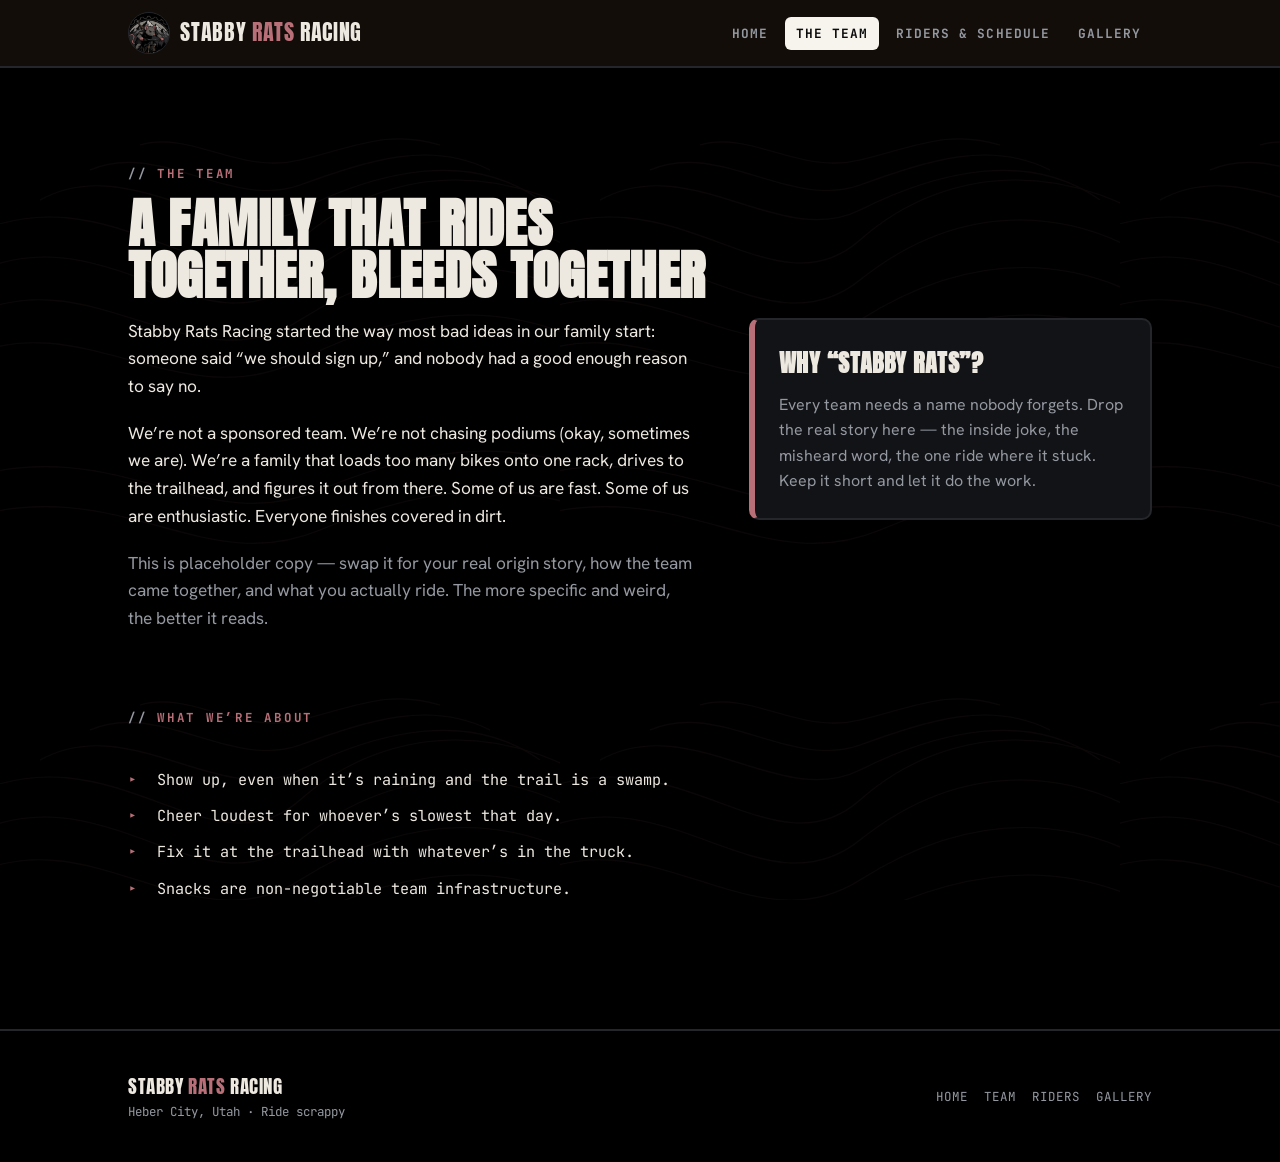
==== about.html @ b851499f "stabby-rats racing" ====
<!DOCTYPE html>
<html lang="en">
<head>
  <meta charset="UTF-8">
  <meta name="viewport" content="width=device-width, initial-scale=1.0">
  <title>The Team — Stabby Rats Racing</title>
  <meta name="description" content="The story behind Stabby Rats Racing, a family mountain biking team.">
  <link rel="icon" href="images/logo-badge.png">
  <link rel="stylesheet" href="styles.css">
</head>
<body>
  <a class="skip" href="#main">Skip to content</a>

  <header class="site-header">
    <div class="wrap nav">
      <a class="brand" href="index.html">
        <img class="mark" src="images/logo-badge.png" alt="">
        <span class="wordmark">Stabby <b>Rats</b> Racing</span>
      </a>
      <button class="nav-toggle" aria-expanded="false" aria-controls="nav-links">Menu</button>
      <ul class="nav-links" id="nav-links">
        <li><a href="index.html">Home</a></li>
        <li><a href="about.html" aria-current="page">The Team</a></li>
        <li><a href="riders.html">Riders &amp; Schedule</a></li>
        <li><a href="gallery.html">Gallery</a></li>
      </ul>
    </div>
  </header>

  <main id="main">
    <section class="section">
      <div class="wrap">
        <p class="eyebrow">The Team</p>
        <h1 class="section-title">A family that rides<br>together, bleeds together</h1>

        <div class="story-grid">
          <!-- ===== EDIT THIS: your real story goes here ===== -->
          <div class="prose">
            <p>Stabby Rats Racing started the way most bad ideas in our family start: someone said &ldquo;we should sign up,&rdquo; and nobody had a good enough reason to say no.</p>
            <p>We&rsquo;re not a sponsored team. We&rsquo;re not chasing podiums (okay, sometimes we are). We&rsquo;re a family that loads too many bikes onto one rack, drives to the trailhead, and figures it out from there. Some of us are fast. Some of us are enthusiastic. Everyone finishes covered in dirt.</p>
            <p class="muted">This is placeholder copy &mdash; swap it for your real origin story, how the team came together, and what you actually ride. The more specific and weird, the better it reads.</p>
          </div>

          <aside class="namebox">
            <h3>Why &ldquo;Stabby Rats&rdquo;?</h3>
            <p>Every team needs a name nobody forgets. Drop the real story here &mdash; the inside joke, the misheard word, the one ride where it stuck. Keep it short and let it do the work.</p>
          </aside>
        </div>

        <p class="eyebrow" style="margin-top:3.5rem">What we&rsquo;re about</p>
        <ul class="values">
          <li>Show up, even when it&rsquo;s raining and the trail is a swamp.</li>
          <li>Cheer loudest for whoever&rsquo;s slowest that day.</li>
          <li>Fix it at the trailhead with whatever&rsquo;s in the truck.</li>
          <li>Snacks are non-negotiable team infrastructure.</li>
        </ul>
      </div>
    </section>
  </main>

  <footer class="site-footer">
    <div class="wrap footer-grid">
      <div>
        <div class="wordmark">Stabby <b>Rats</b> Racing</div>
        <p>Heber City, Utah · Ride scrappy</p>
      </div>
      <ul class="footer-links">
        <li><a href="index.html">Home</a></li>
        <li><a href="about.html">Team</a></li>
        <li><a href="riders.html">Riders</a></li>
        <li><a href="gallery.html">Gallery</a></li>
      </ul>
    </div>
  </footer>

  <script src="main.js"></script>
</body>
</html>
---- styles.css ----
/* =========================================================
   STABBY RATS RACING — shared styles
   Design tokens: dirt & hazard. Signature: race number plates.
   ========================================================= */

@import url('https://fonts.googleapis.com/css2?family=Anton&family=Hanken+Grotesk:wght@400;500;600;700;800&family=JetBrains+Mono:wght@400;700&display=swap');

:root {
  /* color — matched to the Stabby Rats logo */
  --loam:    #000000;   /* base background — pure black, like the logo field */
  --bark:    #121316;   /* raised panels */
  --bark-2:  #24262B;   /* borders / lighter panel — steel charcoal */
  --bone:    #EDE8E0;   /* primary text — brushstroke white, softened */
  --bone-dim:#9498A0;   /* muted text — cool gray */
  --blaze:   #B86F78;   /* primary accent — dusty rose ("RACING") */
  --rose-deep:#8D565B;  /* true logo rose — borders & detail */
  --plate:   #F7F4EE;   /* plate / headline white — bright */
  --moss:    #5B5F66;   /* secondary — the rat's steel gray */
  --ink:     #0A0A0B;   /* near-black for text on light plates */

  /* type */
  --display: 'Anton', sans-serif;
  --body:    'Hanken Grotesk', system-ui, sans-serif;
  --mono:    'JetBrains Mono', ui-monospace, monospace;

  /* layout */
  --wrap: 1120px;
  --gutter: clamp(1.25rem, 4vw, 3rem);
}

/* ---------- reset-ish ---------- */
*, *::before, *::after { box-sizing: border-box; }
html { scroll-behavior: smooth; }
@media (prefers-reduced-motion: reduce) {
  html { scroll-behavior: auto; }
  *, *::before, *::after { animation: none !important; transition: none !important; }
}
body {
  margin: 0;
  font-family: var(--body);
  color: var(--bone);
  background-color: var(--loam);
  /* topographic contour lines — a faint trail map under everything */
  background-image: url("data:image/svg+xml,%3Csvg xmlns='http://www.w3.org/2000/svg' width='560' height='560' viewBox='0 0 560 560'%3E%3Cg fill='none' stroke='%23B86F78' stroke-width='1.1' opacity='0.06'%3E%3Cpath d='M-40 360 C 80 300 180 420 300 360 S 520 300 620 360'/%3E%3Cpath d='M-40 320 C 90 250 190 390 300 320 S 520 250 620 320'/%3E%3Cpath d='M-40 280 C 100 200 200 360 300 280 S 520 200 620 280'/%3E%3Cpath d='M-40 240 C 110 160 210 320 300 240 S 520 160 620 240'/%3E%3Cpath d='M40 200 C 130 150 220 250 300 210 S 470 150 540 200'/%3E%3Cpath d='M90 170 C 160 140 230 210 300 185 S 430 140 490 170'/%3E%3Cpath d='M140 145 C 190 130 240 175 300 160 S 390 130 440 145'/%3E%3Cpath d='M-40 480 C 120 430 200 540 320 490 S 520 440 620 480'/%3E%3Cpath d='M-40 520 C 120 470 200 580 320 530 S 520 480 620 520'/%3E%3C/g%3E%3C/svg%3E");
  background-attachment: fixed;
  line-height: 1.6;
  -webkit-font-smoothing: antialiased;
}

img { max-width: 100%; display: block; }
a { color: var(--blaze); text-decoration: none; }
a:hover { text-decoration: underline; }

.wrap { width: min(var(--wrap), 100%); margin-inline: auto; padding-inline: var(--gutter); }

/* ---------- skip link / a11y ---------- */
.skip {
  position: absolute; left: -999px; top: 0; z-index: 100;
  background: var(--plate); color: var(--ink); padding: .6rem 1rem;
  font-family: var(--mono); font-weight: 700;
}
.skip:focus { left: .5rem; top: .5rem; }
:focus-visible { outline: 3px solid var(--plate); outline-offset: 3px; }



/* =========================================================
   HEADER / NAV
   ========================================================= */
.site-header {
  position: sticky; top: 0; z-index: 50;
  background: rgba(21,16,11,.86);
  backdrop-filter: blur(8px);
  border-bottom: 2px solid var(--bark-2);
}
.nav {
  display: flex; align-items: center; justify-content: space-between;
  gap: 1rem; padding-block: .75rem;
}
.brand { display: flex; align-items: center; gap: .65rem; }
.brand:hover { text-decoration: none; }
.brand .mark { width: 42px; height: 42px; flex: none; border-radius: 50%; border: 1.5px solid var(--bark-2); }
.brand .wordmark {
  font-family: var(--display);
  font-size: 1.35rem;
  color: var(--bone);
  letter-spacing: .03em;
  text-transform: uppercase;
  line-height: 1;
}
.brand .wordmark b { color: var(--blaze); font-weight: 400; }

.nav-links { display: flex; gap: .35rem; align-items: center; list-style: none; margin: 0; padding: 0; }
.nav-links a {
  font-family: var(--mono); font-size: .8rem; font-weight: 700;
  text-transform: uppercase; letter-spacing: .08em;
  color: var(--bone-dim); padding: .5rem .7rem; border-radius: 6px;
}
.nav-links a:hover { color: var(--bone); background: var(--bark); text-decoration: none; }
.nav-links a[aria-current="page"] { color: var(--ink); background: var(--plate); }

.nav-toggle {
  display: none; background: var(--bark); color: var(--bone);
  border: 2px solid var(--bark-2); border-radius: 6px;
  font-family: var(--mono); font-weight: 700; font-size: .8rem;
  padding: .5rem .8rem; cursor: pointer; text-transform: uppercase; letter-spacing: .08em;
}

@media (max-width: 720px) {
  .nav-toggle { display: block; }
  .nav-links {
    position: absolute; top: 100%; left: 0; right: 0;
    flex-direction: column; align-items: stretch; gap: 0;
    background: var(--loam); border-bottom: 2px solid var(--bark-2);
    padding: .5rem var(--gutter) 1rem;
    display: none;
  }
  .nav-links.open { display: flex; }
  .nav-links a { padding: .85rem .7rem; border-radius: 6px; }
}

/* =========================================================
   GENERIC SECTION BITS
   ========================================================= */
.eyebrow {
  font-family: var(--mono); font-size: .78rem; font-weight: 700;
  text-transform: uppercase; letter-spacing: .22em; color: var(--blaze);
  margin: 0 0 .9rem;
}
.eyebrow::before { content: "// "; color: var(--bone-dim); }

.section { padding-block: clamp(3.5rem, 8vw, 6rem); }
.section-title {
  font-family: var(--display); text-transform: uppercase;
  font-size: clamp(2rem, 6vw, 3.4rem); line-height: .95;
  letter-spacing: .01em; margin: 0 0 1rem; color: var(--bone);
}
.lede { font-size: clamp(1.05rem, 2.2vw, 1.25rem); color: var(--bone-dim); max-width: 60ch; }

.btn {
  display: inline-flex; align-items: center; gap: .5rem;
  font-family: var(--mono); font-weight: 700; text-transform: uppercase;
  letter-spacing: .08em; font-size: .85rem;
  background: var(--blaze); color: var(--ink);
  padding: .85rem 1.3rem; border-radius: 8px; border: 2px solid var(--blaze);
}
.btn:hover { background: transparent; color: var(--blaze); text-decoration: none; }
.btn.ghost { background: transparent; color: var(--bone); border-color: var(--bark-2); }
.btn.ghost:hover { border-color: var(--blaze); color: var(--blaze); }

/* =========================================================
   HERO (home)
   ========================================================= */
.hero { position: relative; padding-block: clamp(4rem, 12vw, 8rem); overflow: hidden; }

/* logo-led hero — the real artwork is the centerpiece */
.visually-hidden {
  position: absolute; width: 1px; height: 1px; padding: 0; margin: -1px;
  overflow: hidden; clip: rect(0 0 0 0); white-space: nowrap; border: 0;
}
.hero--logo {
  text-align: center;
  padding-top: 0.10rem;
  padding-bottom: clamp(2.5rem, 7vw, 5rem);
}
.hero-inner { display: flex; flex-direction: column; align-items: center; }
.hero-logo-wrap { margin: 0; }
.hero-logo {
  width: min(560px, 86vw); height: auto; margin-inline: auto;
  filter: drop-shadow(0 14px 30px rgba(0,0,0,.6));
}
.hero--logo .tagline {
  font-size: clamp(1.1rem, 2.6vw, 1.45rem); color: var(--bone-dim);
  margin: 1.6rem auto 2rem; max-width: 44ch;
}
.hero--logo .cta-row { display: flex; flex-wrap: wrap; gap: .75rem; justify-content: center; }
.hero-meta {
  font-family: var(--mono); font-size: .76rem; text-transform: uppercase;
  letter-spacing: .14em; color: var(--bone-dim); margin-top: 2.25rem;
}
.hero-meta b { color: var(--blaze); font-weight: 700; }
.hero-plate {
  display: inline-flex; align-items: center; gap: .75rem;
  padding: .5rem 1rem; margin-bottom: 1.5rem;
}
.hero-plate .plate-num { font-size: 1.6rem; }
.hero-plate .label {
  font-family: var(--mono); font-size: .72rem; font-weight: 700;
  text-transform: uppercase; letter-spacing: .12em; text-align: left; line-height: 1.2;
}
.hero h1 {
  font-family: var(--display); text-transform: uppercase;
  font-size: clamp(3rem, 14vw, 9rem); line-height: .82;
  letter-spacing: .005em; margin: 0; color: var(--bone);
  text-shadow: 0 4px 0 rgba(0,0,0,.35);
}
.hero h1 .stab { color: var(--blaze); display: inline-block; transform: rotate(-3deg); }
.hero .tagline {
  font-size: clamp(1.1rem, 2.6vw, 1.5rem); color: var(--bone-dim);
  margin: 1.4rem 0 2rem; max-width: 48ch;
}
.hero .cta-row { display: flex; flex-wrap: wrap; gap: .75rem; }

/* highlight strip */
.highlights-band { border-block: 2px solid var(--bark-2); }
.highlights { display: grid; grid-template-columns: repeat(3, 1fr); }
.highlight { padding: 2rem clamp(1.25rem, 3vw, 2.5rem); }
.highlight:first-child { padding-left: 0; }
.highlight:last-child  { padding-right: 0; }
.highlight + .highlight { border-left: 1px solid var(--bark-2); }
.highlight .num { font-family: var(--display); font-size: 2.6rem; color: var(--plate); line-height: 1; }
.highlight .cap { font-family: var(--mono); font-size: .78rem; text-transform: uppercase; letter-spacing: .1em; color: var(--bone-dim); margin-top: .4rem; }
@media (max-width: 640px) {
  .highlights { grid-template-columns: 1fr; }
  .highlight { padding: 1.6rem 0 !important; }
  .highlight + .highlight { border-left: none; border-top: 1px solid var(--bark-2); }
}

/* feature cards on home */
.cards { display: grid; grid-template-columns: repeat(auto-fit, minmax(240px,1fr)); gap: 1.5rem; margin-top: 2.5rem; }
.card {
  background: var(--bark); border: 2px solid var(--bark-2); border-radius: 12px;
  padding: 1.6rem; transition: transform .2s ease, border-color .2s ease;
}
.card:hover { transform: translateY(-4px); border-color: var(--blaze); }
.card h3 { font-family: var(--display); text-transform: uppercase; font-size: 1.4rem; margin: .25rem 0 .5rem; letter-spacing: .02em; }
.card p { color: var(--bone-dim); margin: 0 0 1rem; }
.card .more { font-family: var(--mono); font-size: .8rem; font-weight: 700; text-transform: uppercase; letter-spacing: .08em; }

/* =========================================================
   ABOUT
   ========================================================= */
.prose { max-width: 65ch; }
.prose p { font-size: 1.08rem; color: var(--bone); margin: 0 0 1.2rem; }
.prose p.muted { color: var(--bone-dim); }
.story-grid { display: grid; grid-template-columns: 1.4fr 1fr; gap: clamp(1.5rem,5vw,3.5rem); align-items: start; }
@media (max-width: 820px) { .story-grid { grid-template-columns: 1fr; } }

.namebox {
  background: var(--bark); border: 2px solid var(--bark-2); border-left: 6px solid var(--blaze);
  border-radius: 10px; padding: 1.5rem;
}
.namebox h3 { font-family: var(--display); text-transform: uppercase; margin: 0 0 .6rem; font-size: 1.5rem; letter-spacing: .02em; }
.namebox p { color: var(--bone-dim); margin: 0; }

.values { list-style: none; margin: 2.5rem 0 0; padding: 0; display: grid; gap: .75rem; }
.values li {
  font-family: var(--mono); font-size: .95rem; color: var(--bone);
  padding-left: 1.8rem; position: relative;
}
.values li::before { content: "▸"; position: absolute; left: 0; color: var(--blaze); }

/* =========================================================
   RIDERS
   ========================================================= */
.roster { display: grid; grid-template-columns: repeat(auto-fit, minmax(250px,1fr)); gap: 1.75rem; margin-top: 2.5rem; }
.rider {
  background: var(--bark); border: 2px solid var(--bark-2); border-radius: 14px;
  overflow: hidden; display: flex; flex-direction: column;
  transition: transform .2s ease, border-color .2s ease;
}
.rider:hover { transform: translateY(-5px); border-color: var(--plate); }
.rider-photo { position: relative; aspect-ratio: 4/5; background: var(--bark-2); }
.rider-photo img { width: 100%; height: 100%; object-fit: cover; }
.rider-plate {
  position: absolute; top: 12px; right: 12px;
  width: 58px; height: 46px; display: grid; place-items: center;
}
.rider-plate .plate-num { font-size: 1.7rem; }
.rider-body { padding: 1.1rem 1.2rem 1.4rem; }
.rider-body h3 { font-family: var(--display); text-transform: uppercase; font-size: 1.5rem; margin: 0; letter-spacing: .02em; }
.rider-disc { font-family: var(--mono); font-size: .76rem; text-transform: uppercase; letter-spacing: .1em; color: var(--blaze); margin: .3rem 0 .8rem; }
.rider-body p { color: var(--bone-dim); font-size: .95rem; margin: 0; }

/* schedule / timing sheet */
.sheet { margin-top: 1.5rem; border: 2px solid var(--bark-2); border-radius: 12px; overflow: hidden; }
.sheet table { width: 100%; border-collapse: collapse; font-family: var(--mono); font-size: .9rem; }
.sheet caption { caption-side: top; text-align: left; padding: 0 0 1rem; }
.sheet thead th {
  background: var(--bark); text-align: left; padding: .85rem 1rem;
  font-size: .72rem; text-transform: uppercase; letter-spacing: .12em; color: var(--bone-dim);
  border-bottom: 2px solid var(--bark-2);
}
.sheet tbody td { padding: .95rem 1rem; border-bottom: 1px solid var(--bark-2); vertical-align: top; }
.sheet tbody tr:last-child td { border-bottom: none; }
.sheet tbody tr:hover td { background: rgba(184,111,120,.07); }
.sheet .date { color: var(--blaze); font-weight: 700; white-space: nowrap; }
.sheet .race { font-family: var(--body); font-weight: 700; color: var(--bone); }
.sheet .loc { color: var(--bone-dim); }
.tag {
  display: inline-block; font-size: .68rem; font-weight: 700; text-transform: uppercase;
  letter-spacing: .08em; padding: .2rem .5rem; border-radius: 4px;
}
.tag.confirmed { background: rgba(184,111,120,.22); color: var(--blaze); }
.tag.tbd { background: rgba(91,95,102,.32); color: var(--bone-dim); }
@media (max-width: 560px) {
  .sheet table, .sheet thead, .sheet tbody, .sheet tr, .sheet td { display: block; }
  .sheet thead { display: none; }
  .sheet tbody tr { border-bottom: 2px solid var(--bark-2); padding: .5rem 0; }
  .sheet tbody td { border: none; padding: .35rem 1rem; }
  .sheet tbody td.date { padding-top: .9rem; }
}

/* =========================================================
   GALLERY — taped-on photo board
   ========================================================= */
.gallery { columns: 3 260px; column-gap: 1.25rem; margin-top: 2.5rem; }
.shot {
  break-inside: avoid; margin-bottom: 1.25rem; background: var(--bone);
  padding: 10px 10px 38px; border-radius: 4px;
  box-shadow: 0 8px 22px rgba(0,0,0,.4);
  cursor: zoom-in; transition: transform .2s ease;
  position: relative;
}
.shot:nth-child(3n)   { transform: rotate(1.3deg); }
.shot:nth-child(3n+1) { transform: rotate(-1.1deg); }
.shot:hover { transform: rotate(0) scale(1.02); z-index: 2; }
.shot img { width: 100%; border-radius: 2px; background: var(--bark-2); }
.shot .cap { font-family: var(--mono); font-size: .74rem; color: var(--ink); text-align: center; margin-top: 8px; font-weight: 700; }

/* lightbox */
.lightbox {
  position: fixed; inset: 0; z-index: 100; display: none;
  background: rgba(10,7,4,.94); place-items: center; padding: 2rem;
}
.lightbox.open { display: grid; }
.lightbox img { max-width: 90vw; max-height: 82vh; border: 6px solid var(--bone); border-radius: 3px; }
.lightbox .lb-cap { font-family: var(--mono); color: var(--bone); margin-top: 1rem; text-align: center; }
.lightbox .lb-close {
  position: absolute; top: 1.25rem; right: 1.25rem;
  background: var(--plate); color: var(--ink); border: none; border-radius: 6px;
  font-family: var(--mono); font-weight: 700; padding: .6rem .9rem; cursor: pointer;
  text-transform: uppercase; letter-spacing: .08em;
}

/* =========================================================
   FOOTER
   ========================================================= */
.site-footer { border-top: 2px solid var(--bark-2); padding-block: 2.5rem; margin-top: 2rem; }
.footer-grid { display: flex; flex-wrap: wrap; gap: 1.5rem; justify-content: space-between; align-items: center; }
.site-footer .wordmark { font-family: var(--display); text-transform: uppercase; font-size: 1.2rem; letter-spacing: .03em; }
.site-footer .wordmark b { color: var(--blaze); font-weight: 400; }
.site-footer p { font-family: var(--mono); font-size: .78rem; color: var(--bone-dim); margin: 0; }
.footer-links { display: flex; gap: 1rem; list-style: none; margin: 0; padding: 0; }
.footer-links a { font-family: var(--mono); font-size: .78rem; text-transform: uppercase; letter-spacing: .08em; color: var(--bone-dim); }
.footer-links a:hover { color: var(--plate); text-decoration: none; }
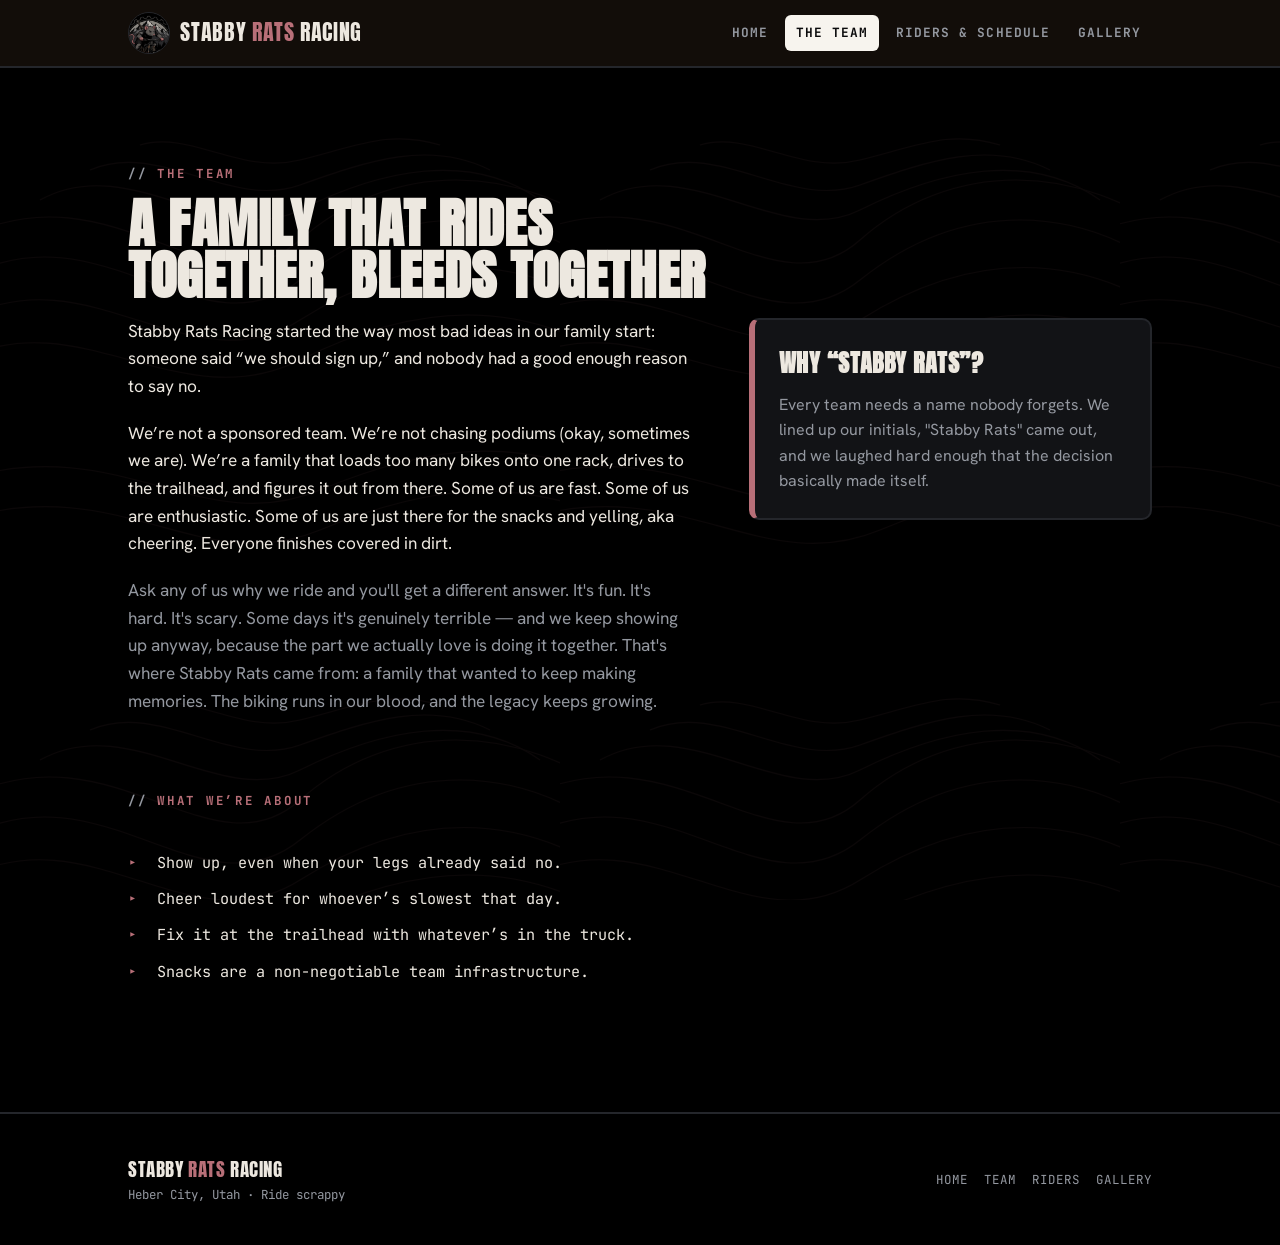
==== commit 78dccb0d: "Adding all the images." ====
--- a/about.html
+++ b/about.html
@@ -37,22 +37,26 @@
           <!-- ===== EDIT THIS: your real story goes here ===== -->
           <div class="prose">
             <p>Stabby Rats Racing started the way most bad ideas in our family start: someone said &ldquo;we should sign up,&rdquo; and nobody had a good enough reason to say no.</p>
-            <p>We&rsquo;re not a sponsored team. We&rsquo;re not chasing podiums (okay, sometimes we are). We&rsquo;re a family that loads too many bikes onto one rack, drives to the trailhead, and figures it out from there. Some of us are fast. Some of us are enthusiastic. Everyone finishes covered in dirt.</p>
-            <p class="muted">This is placeholder copy &mdash; swap it for your real origin story, how the team came together, and what you actually ride. The more specific and weird, the better it reads.</p>
+            <p>We&rsquo;re not a sponsored team. We&rsquo;re not chasing podiums (okay, sometimes we are). We&rsquo;re a family that loads too many bikes onto one rack, drives to the trailhead, and figures it out from there. Some of us are fast. Some of us are enthusiastic. Some of us are just there for the snacks and yelling, aka cheering. Everyone finishes covered in dirt.</p>
+            <p class="muted">Ask any of us why we ride and you'll get a different answer. It's fun. It's hard. It's scary. Some days it's genuinely
+            terrible — and we keep showing up anyway, because the part we actually love is doing it together. That's where Stabby
+            Rats came from: a family that wanted to keep making memories. The biking runs in our blood, and the legacy
+            keeps growing.</p>
           </div>
 
           <aside class="namebox">
             <h3>Why &ldquo;Stabby Rats&rdquo;?</h3>
-            <p>Every team needs a name nobody forgets. Drop the real story here &mdash; the inside joke, the misheard word, the one ride where it stuck. Keep it short and let it do the work.</p>
+            <p>Every team needs a name nobody forgets. We lined up our initials, "Stabby Rats" came out, and
+            we laughed hard enough that the decision basically made itself.</p>
           </aside>
         </div>
 
         <p class="eyebrow" style="margin-top:3.5rem">What we&rsquo;re about</p>
         <ul class="values">
-          <li>Show up, even when it&rsquo;s raining and the trail is a swamp.</li>
+          <li>Show up, even when your legs already said no.</li>
           <li>Cheer loudest for whoever&rsquo;s slowest that day.</li>
           <li>Fix it at the trailhead with whatever&rsquo;s in the truck.</li>
-          <li>Snacks are non-negotiable team infrastructure.</li>
+          <li>Snacks are a non-negotiable team infrastructure.</li>
         </ul>
       </div>
     </section>
--- a/styles.css
+++ b/styles.css
@@ -92,6 +92,7 @@
 
 .nav-links { display: flex; gap: .35rem; align-items: center; list-style: none; margin: 0; padding: 0; }
 .nav-links a {
+  display: block;
   font-family: var(--mono); font-size: .8rem; font-weight: 700;
   text-transform: uppercase; letter-spacing: .08em;
   color: var(--bone-dim); padding: .5rem .7rem; border-radius: 6px;
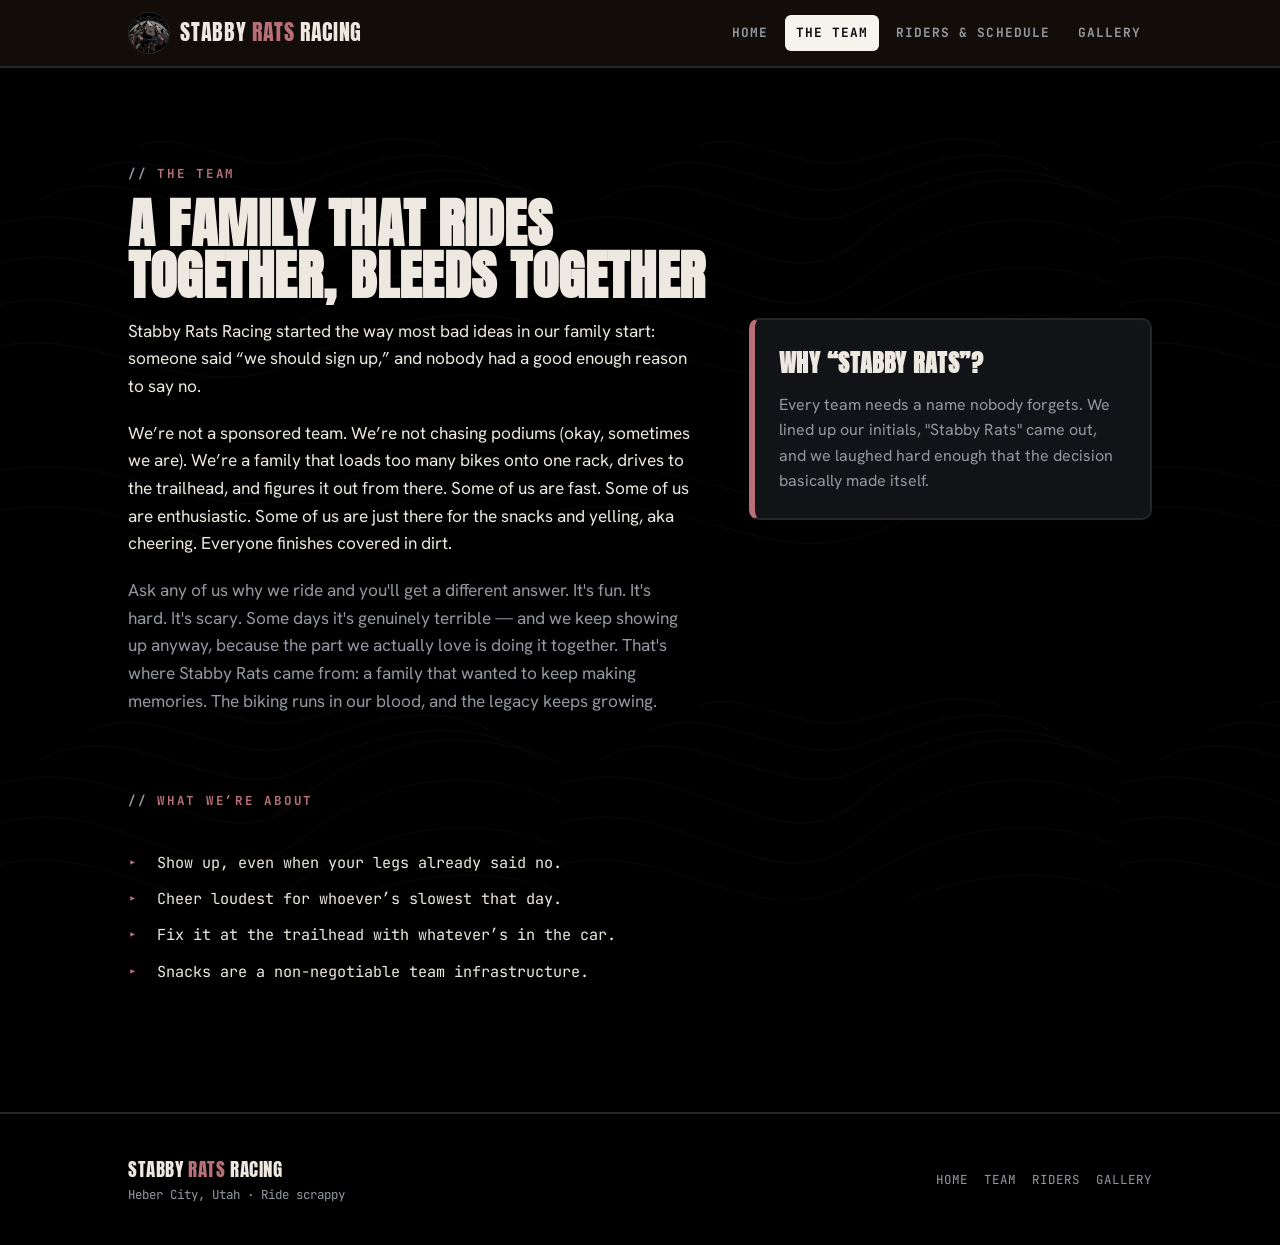
==== commit 9485362d: "Shelby'y profile image" ====
--- a/about.html
+++ b/about.html
@@ -55,7 +55,7 @@
         <ul class="values">
           <li>Show up, even when your legs already said no.</li>
           <li>Cheer loudest for whoever&rsquo;s slowest that day.</li>
-          <li>Fix it at the trailhead with whatever&rsquo;s in the truck.</li>
+          <li>Fix it at the trailhead with whatever&rsquo;s in the car.</li>
           <li>Snacks are a non-negotiable team infrastructure.</li>
         </ul>
       </div>
